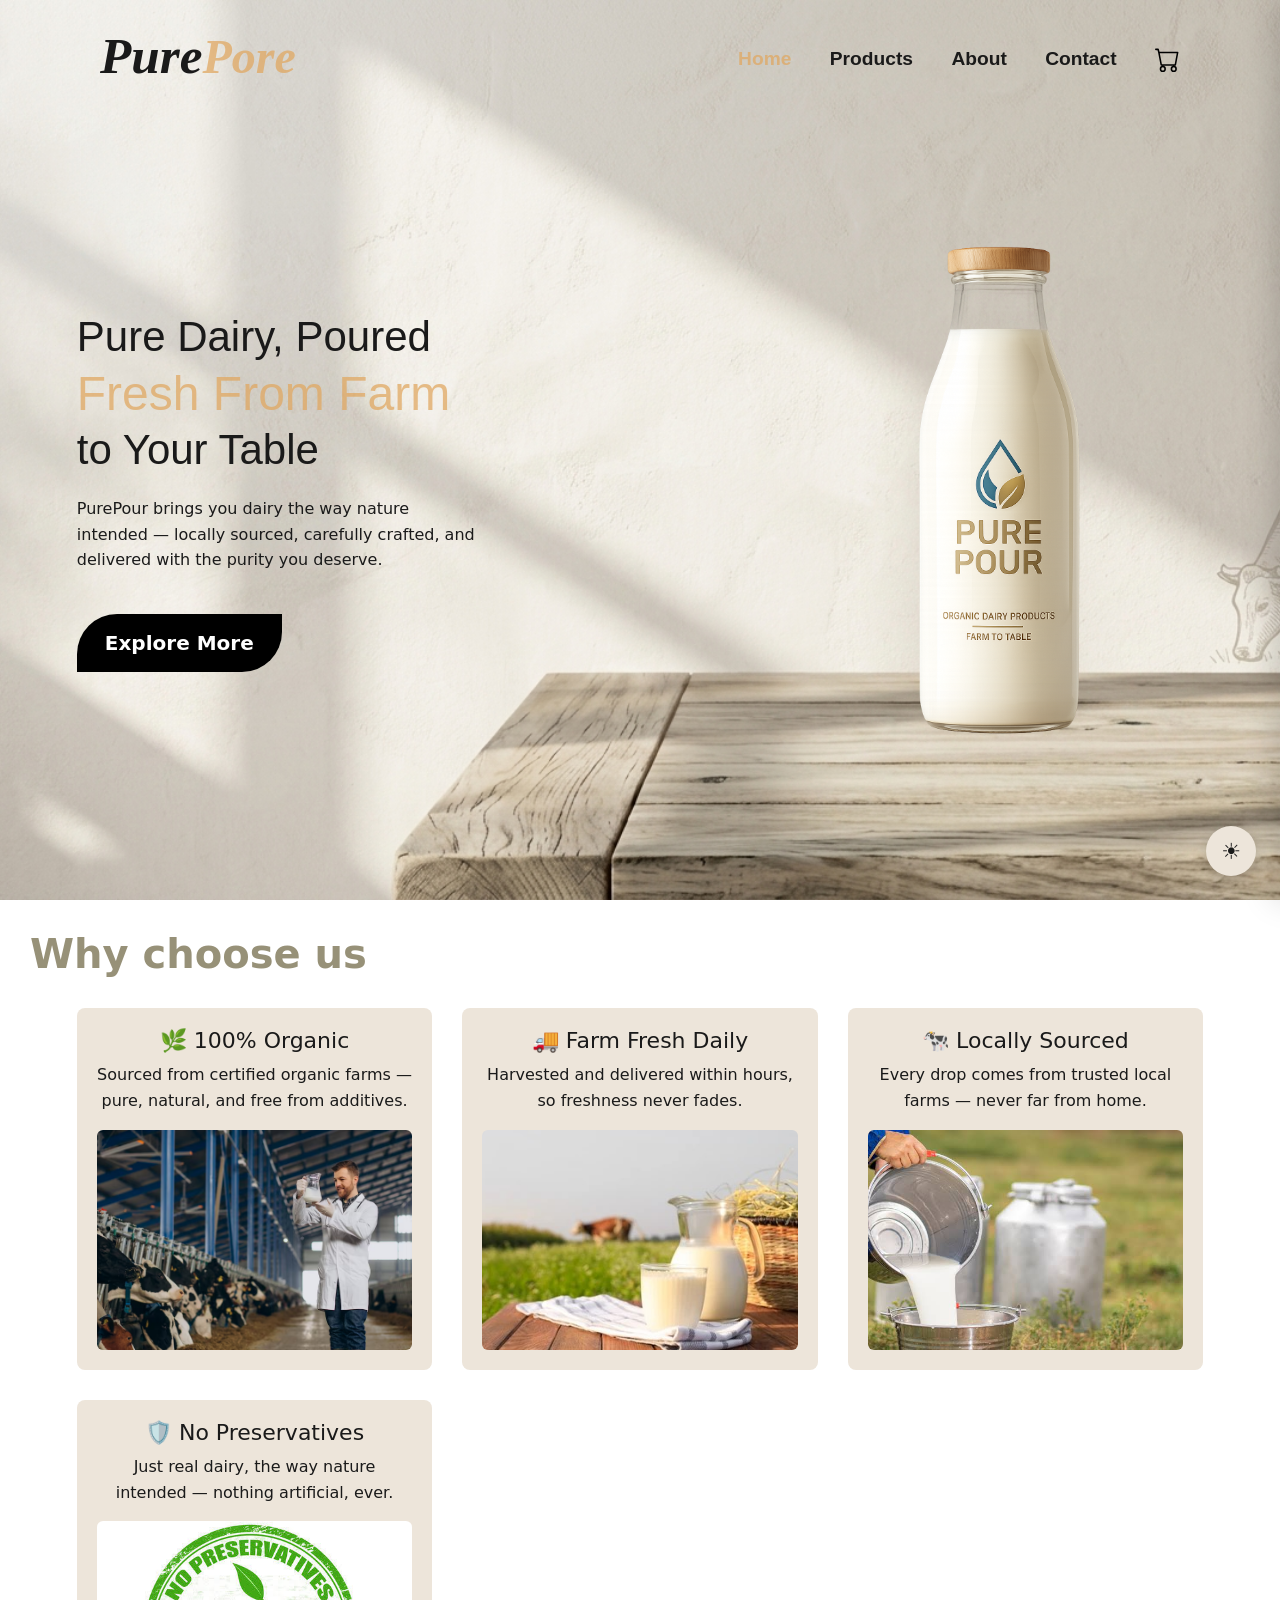
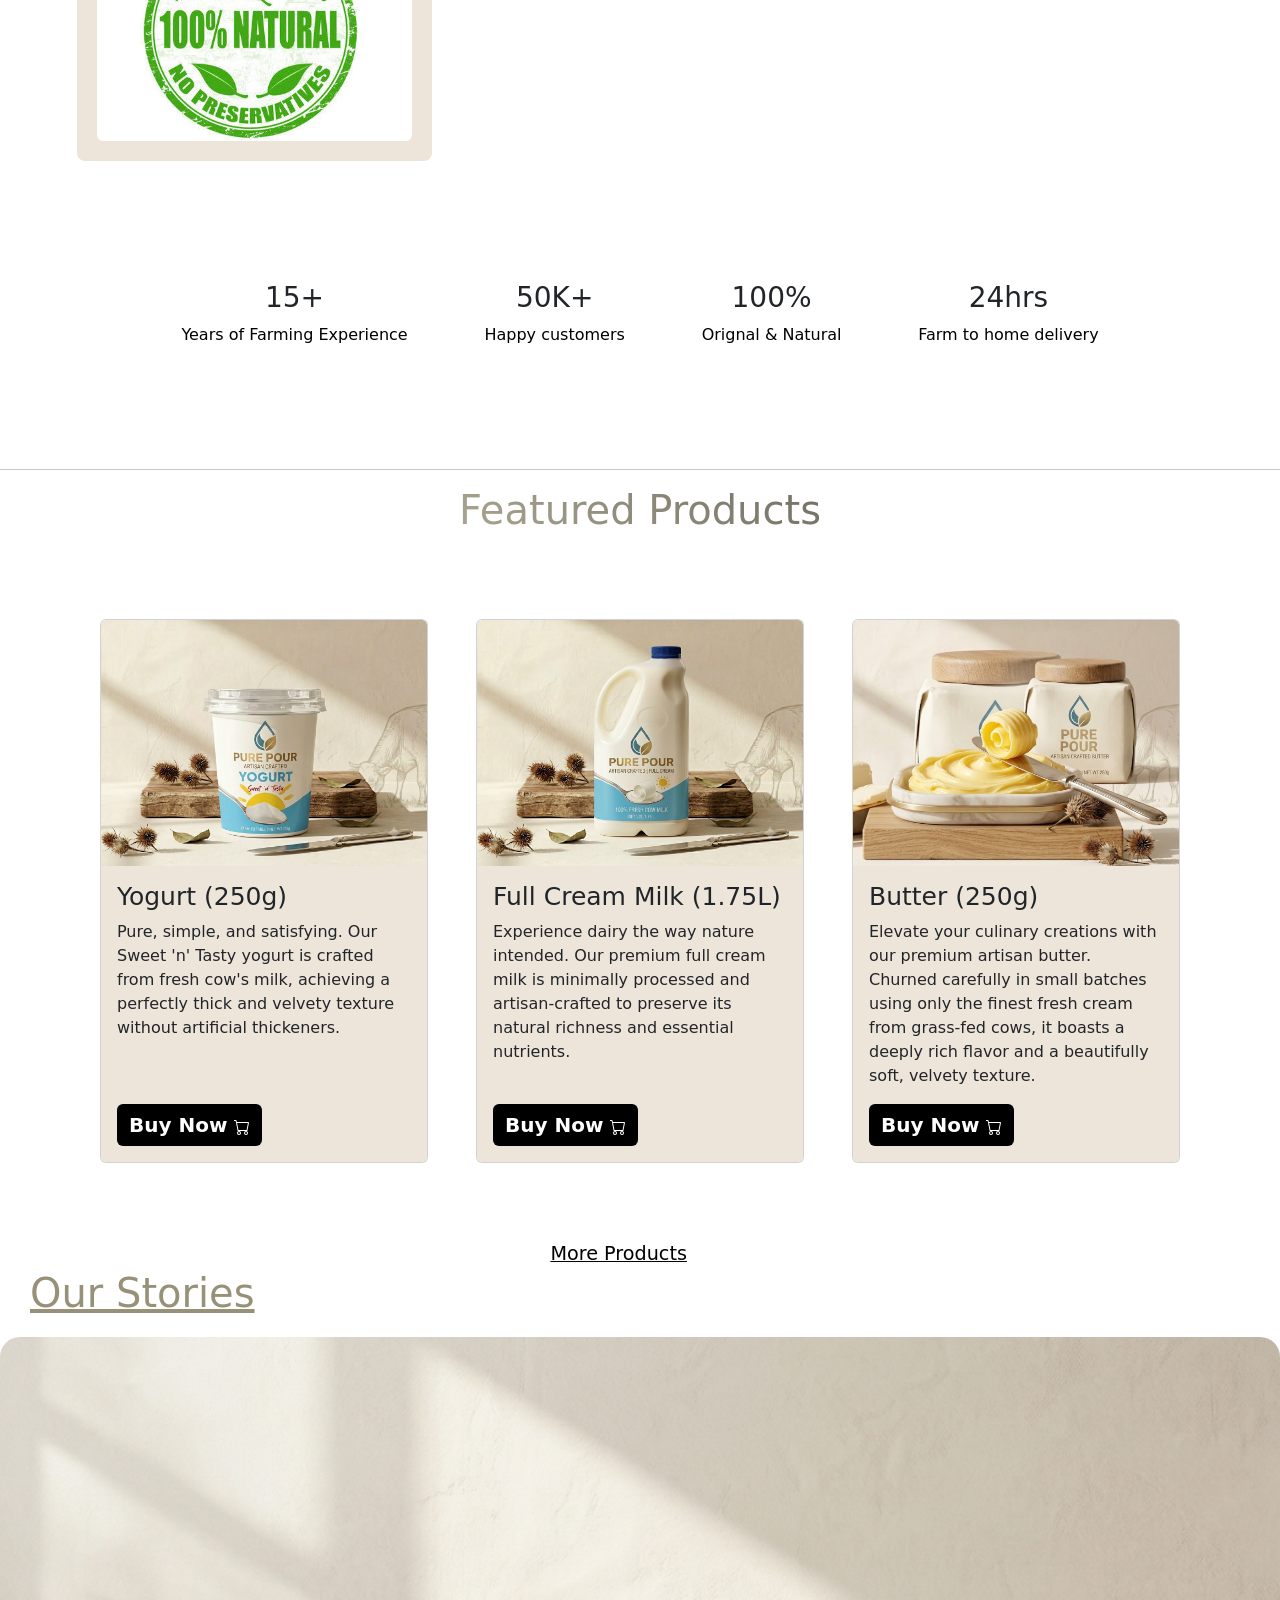
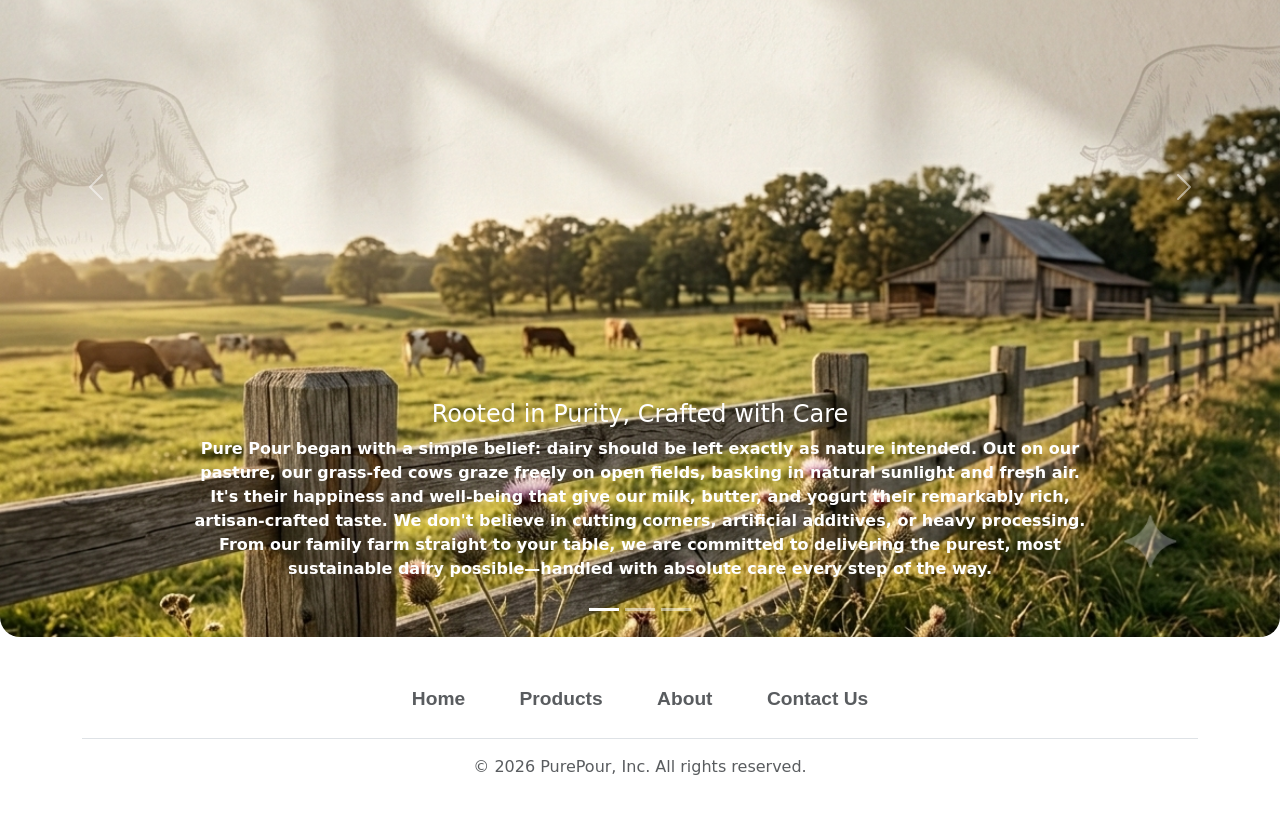
==== index.html @ dae083e7 "My first frontend project m" ====
<!DOCTYPE html>
<html lang="en">
  <head>
    <meta charset="UTF-8" />
    <meta name="viewport" content="width=device-width, initial-scale=1.0" />
    <title>PourPour</title>
    <link rel="stylesheet" href="style.css" />
    <link
      href="https://cdn.jsdelivr.net/npm/bootstrap@5.3.8/dist/css/bootstrap.min.css"
      rel="stylesheet"
      integrity="sha384-sRIl4kxILFvY47J16cr9ZwB07vP4J8+LH7qKQnuqkuIAvNWLzeN8tE5YBujZqJLB"
      crossorigin="anonymous"
    />
  </head>

  <body>
    <!-- Nav Bar -->
    <div class="nav-container">
      <div class="logo">
        <h1>Pure<span>Pore</span></h1>
      </div>
      <div class="nav">
        <a class="active" href="#">Home</a>
        <a href="./products.html">Products</a>
        <a href="./about.html">About</a>
        <a href="./contact.html">Contact</a>
        <a href="#" id="cart"><img src="./images/cart.svg" /></a>
      </div>
    </div>

    <!-- cart -->
    <div class="cart-backdrop" id="cart-backdrop"></div>

    <div class="cart-drawer" id="cart-drawer">
      <div class="cart-drawer-header">
        <h3>Your Cart</h3>
        <button class="cart-close" id="cart-close" aria-label="Close cart">
          ✕
        </button>
      </div>

      <div class="cart-items">
        <div class="cart-item">
          <img src="./images/butter.png" alt="Butter" class="cart-item-img" />
          <div class="cart-item-info">
            <h4>Butter (250g)</h4>
            <p>Pure Natural Butter</p>
            <div class="qty-control">
              <button class="qty-btn minus">−</button>
              <span class="qty-value">1</span>
              <button class="qty-btn plus">+</button>
            </div>
          </div>
          <div class="cart-item-right">
            <button class="remove-btn" aria-label="Remove item">✕</button>
            <div class="cart-item-price">$4.99</div>
          </div>
        </div>

        <div class="cart-item">
          <img
            src="./images/milk.png"
            alt="Full Cream Milk"
            class="cart-item-img"
          />
          <div class="cart-item-info">
            <h4>Full Cream Milk (1.75L)</h4>
            <p>Natural and Fresh</p>
            <div class="qty-control">
              <button class="qty-btn minus">−</button>
              <span class="qty-value">1</span>
              <button class="qty-btn plus">+</button>
            </div>
          </div>
          <div class="cart-item-right">
            <button class="remove-btn" aria-label="Remove item">✕</button>
            <div class="cart-item-price">$6.50</div>
          </div>
        </div>

        <div class="cart-item">
          <img src="./images/yougert.png" alt="Yogurt" class="cart-item-img" />
          <div class="cart-item-info">
            <h4>Yogurt (250g)</h4>
            <p>Thick and creamy</p>
            <div class="qty-control">
              <button class="qty-btn minus">−</button>
              <span class="qty-value">1</span>
              <button class="qty-btn plus">+</button>
            </div>
          </div>
          <div class="cart-item-right">
            <button class="remove-btn" aria-label="Remove item">✕</button>
            <div class="cart-item-price">$5.25</div>
          </div>
        </div>
      </div>

      <div class="cart-drawer-footer">
        <div class="summary-row total-row">
          <span>Total</span>
          <span>$16.74</span>
        </div>
        <button class="checkout-btn">Checkout</button>
        <a href="./products.html" class="continue-link">← Continue Shopping</a>
      </div>
    </div>
    <!-- Hero Secton -->
    <div class="hero">
      <div class="hero-content">
        <h2>
          Pure Dairy, Poured <span id="fresh"> Fresh From Farm </span>to Your
          Table
        </h2>
        <p>
          PurePour brings you dairy the way nature intended — locally sourced,
          carefully crafted, and delivered with the purity you deserve.
        </p>
        <button class="hero-btn">Explore More</button>
      </div>
      <div class="hero-img">
        <img
          src="./images/ChatGPT Image Jun 22, 2026, 07_08_51 PM.png"
          alt=""
        />
      </div>
    </div>
    <!-- features -->
    <h2 id="feature-h">Why choose us</h2>
    <div class="feature-container">
      <div class="features">
        <h4>🌿 100% Organic</h4>
        <p>
          Sourced from certified organic farms — pure, natural, and free from
          additives.
        </p>
        <img src="./images/organic.avif" alt="" />
      </div>
      <div class="features">
        <h4>🚚 Farm Fresh Daily</h4>
        <p>Harvested and delivered within hours, so freshness never fades.</p>
        <img src="./images/fresh farm.jpg" alt="" />
      </div>
      <div class="features">
        <h4>🐄 Locally Sourced</h4>
        <p>Every drop comes from trusted local farms — never far from home.</p>
        <img src="./images/local.jfif" alt="" />
      </div>
      <div class="features">
        <h4>🛡️ No Preservatives</h4>
        <p>
          Just real dairy, the way nature intended — nothing artificial, ever.
        </p>
        <img src="./images/no preservation.jfif" alt="" />
      </div>
    </div>
    <!-- Stats -->
    <div class="stats-container">
      <div class="stat">
        <h3>15+</h3>
        <p>Years of Farming Experience</p>
      </div>
      <div class="stat">
        <h3>50K+</h3>
        <p>Happy customers</p>
      </div>
      <div class="stat">
        <h3>100%</h3>
        <p>Orignal & Natural</p>
      </div>
      <div class="stat">
        <h3>24hrs</h3>
        <p>Farm to home delivery</p>
      </div>
    </div>
    <hr />
    <!-- Products -->
    <h2 id="card-h"><u>Featured Products</u></h2>
    <div class="card-container">
      <div class="card">
        <img src="./images/yougert.png" class="card-img-top" alt="..." />
        <div class="card-body">
          <h5 class="card-title">Yogurt (250g)</h5>
          <p class="card-text">
            Pure, simple, and satisfying. Our Sweet 'n' Tasty yogurt is crafted
            from fresh cow's milk, achieving a perfectly thick and velvety
            texture without artificial thickeners.
          </p>
          <a href="#" class="btn btn-primary"
            >Buy Now <img src="./images/cart.svg" class="cart-color"
          /></a>
        </div>
      </div>
      <div class="card">
        <img src="./images/milk.png" class="card-img-top" alt="..." />
        <div class="card-body">
          <h5 class="card-title">Full Cream Milk (1.75L)</h5>
          <p class="card-text">
            Experience dairy the way nature intended. Our premium full cream
            milk is minimally processed and artisan-crafted to preserve its
            natural richness and essential nutrients.
          </p>
          <a href="#" class="btn btn-primary"
            >Buy Now <img src="./images/cart.svg" class="cart-color"
          /></a>
        </div>
      </div>
      <div class="card">
        <img src="./images/butter.png" class="card-img-top" alt="..." />
        <div class="card-body">
          <h5 class="card-title">Butter (250g)</h5>
          <p class="card-text">
            Elevate your culinary creations with our premium artisan butter.
            Churned carefully in small batches using only the finest fresh cream
            from grass-fed cows, it boasts a deeply rich flavor and a
            beautifully soft, velvety texture.
          </p>
          <a href="#" class="btn btn-primary"
            >Buy Now <img src="./images/cart.svg" class="cart-color"
          /></a>
        </div>
      </div>
    </div>
    <a href="./products.html" id="more-btn">More Products</a>

    <!-- our story -->
    <h2 id="story-h"><u>Our Stories</u></h2>
    <div
      id="carouselExampleCaptions"
      class="carousel slide story-container carousel-fade"
      data-bs-ride="carousel"
    >
      <div class="carousel-indicators">
        <button
          type="button"
          data-bs-target="#carouselExampleCaptions"
          data-bs-slide-to="0"
          class="active"
          aria-current="true"
          aria-label="Slide 1"
        ></button>
        <button
          type="button"
          data-bs-target="#carouselExampleCaptions"
          data-bs-slide-to="1"
          aria-label="Slide 2"
        ></button>
        <button
          type="button"
          data-bs-target="#carouselExampleCaptions"
          data-bs-slide-to="2"
          aria-label="Slide 3"
        ></button>
      </div>
      <div class="carousel-inner">
        <div class="carousel-item active">
          <img src="./images/crousal 1.png" class="d-block w-100" alt="..." />
          <div class="carousel-caption d-none d-md-block">
            <h4>Rooted in Purity, Crafted with Care</h4>
            <p>
              Pure Pour began with a simple belief: dairy should be left exactly
              as nature intended. Out on our pasture, our grass-fed cows graze
              freely on open fields, basking in natural sunlight and fresh air.
              It's their happiness and well-being that give our milk, butter,
              and yogurt their remarkably rich, artisan-crafted taste. We don't
              believe in cutting corners, artificial additives, or heavy
              processing. From our family farm straight to your table, we are
              committed to delivering the purest, most sustainable dairy
              possible—handled with absolute care every step of the way.
            </p>
          </div>
        </div>
        <div class="carousel-item">
          <img src="./images/crousal 2.png" class="d-block w-100" alt="..." />
          <div class="carousel-caption d-none d-md-block">
            <h4>From Our Family to Your Table</h4>
            <p>
              Pure Pour wasn't built in a boardroom—it was born in the early
              morning mist of our family pastures. For generations, our family
              has woken up before dawn with a single, clear purpose: to tend to
              the land and care for the animals that sustain us. We believe that
              great dairy isn't manufactured; it's grown with patience, respect,
              and hard work. When you choose Pure Pour, you aren't just buying
              milk, butter, or yogurt. You are supporting a traditional, honest
              way of farming. We bottle our dairy in small batches right where
              it's sourced, ensuring that the freshness, rich texture, and
              genuine farmhouse flavor reach your kitchen exactly the way nature
              intended.
            </p>
          </div>
        </div>
        <div class="carousel-item">
          <img src="./images/crousal 3.png" class="d-block w-100" alt="..." />
          <div class="carousel-caption d-none d-md-block">
            <h4>Honest Dairy, Transparent Roots</h4>
            <p>
              In a world of mass production and complicated ingredient labels,
              Pure Pour stands for absolute simplicity. We believe you have the
              right to know exactly what goes into your body and how it was
              made. That's why our process is fully transparent—from the
              vibrant, nutrient-rich soil of our pastures to the eco-conscious
              packaging in your hands. Our commitment goes beyond just
              delivering premium taste. We practice rotational grazing to keep
              our soil healthy, protect our local water sources, and minimize
              our environmental footprint every single day. It's clean,
              responsible dairy you can feel entirely good about serving to the
              people you love.
            </p>
          </div>
        </div>
      </div>
      <button
        class="carousel-control-prev"
        type="button"
        data-bs-target="#carouselExampleCaptions"
        data-bs-slide="prev"
      >
        <span class="carousel-control-prev-icon" aria-hidden="true"></span>
        <span class="visually-hidden">Previous</span>
      </button>
      <button
        class="carousel-control-next"
        type="button"
        data-bs-target="#carouselExampleCaptions"
        data-bs-slide="next"
      >
        <span class="carousel-control-next-icon" aria-hidden="true"></span>
        <span class="visually-hidden">Next</span>
      </button>
    </div>

    <!-- Footer -->
    <div class="container">
      <footer class="py-3 my-4">
        <ul class="nav justify-content-center border-bottom pb-3 mb-3">
          <li class="nav-item">
            <a href="#" class="nav-link px-2 text-body-secondary">Home</a>
          </li>
          <li class="nav-item">
            <a href="./products.html" class="nav-link px-2 text-body-secondary"
              >Products</a
            >
          </li>
          <li class="nav-item">
            <a href="./about.html" class="nav-link px-2 text-body-secondary"
              >About</a
            >
          </li>
          <li class="nav-item">
            <a href="./contact.html" class="nav-link px-2 text-body-secondary"
              >Contact Us</a
            >
          </li>
        </ul>
        <p class="text-center text-body-secondary">
          © 2026 PurePour, Inc. All rights reserved.
        </p>
      </footer>
    </div>
    <!-- theme btn -->
    <div class="theme-toggle-wrap">
      <button
        class="theme-toggle-icon"
        id="theme-toggle-icon"
        aria-label="Toggle dark mode"
      >
        ☀️
      </button>
    </div>

    <script
      src="https://cdn.jsdelivr.net/npm/bootstrap@5.3.8/dist/js/bootstrap.bundle.min.js"
      integrity="sha384-FKyoEForCGlyvwx9Hj09JcYn3nv7wiPVlz7YYwJrWVcXK/BmnVDxM+D2scQbITxI"
      crossorigin="anonymous"
    ></script>
    <script src="./index.js"></script>
  </body>
</html>
---- style.css ----
:root {
  --bg-color: #f9f6f0;
  --heading-color: #979178;
  --text-color: #1a1a1a;
  --card-bg: rgb(237, 229, 218);
  --btn-bg: black;
  --btn-text: white;
  --hero-bg-image: url(./images/hero-back.png);
}

[data-theme="dark"] {
  --bg-color: #111a29;
  --heading-color: #c7bcbc;
  --text-color: #f1f1f1;
  --card-bg: #1b2638;
  --btn-bg: #d2aa5a;
  --btn-text: #111a29;
  --hero-bg-image: url(./images/dark\ hero\ back.png);
}
[data-theme="dark"] #cart img {
  filter: brightness(0) invert(1); /* turns a dark SVG white in dark mode */
}
[data-theme="dark"] .card-title,
[data-theme="dark"] .card-text {
  color: var(--text-color);
}

* {
  margin: 0;
  padding: 0;
  box-sizing: border-box;
}

body {
  overflow-x: hidden;
  background-color: var(--bg-color);
  color: var(--text-color);
  transition: background-color 0.35s ease, color 0.35s ease;
}

/* ---------- NAV ---------- */

.nav-container {
  position: absolute;
  top: 0;
  left: 0;
  width: 100%;
  display: flex;
  align-items: center;
  justify-content: space-between;
  flex-wrap: wrap;
  padding: clamp(15px, 3vw, 25px) clamp(20px, 8vw, 100px);
  gap: 20px;
  z-index: 10;
}

.logo h1 {
  font-family: Georgia, "Times New Roman", Times, serif;
  font-style: italic;
  font-weight: 800;
  font-size: clamp(25px, 4vw, 55px);
  color: var(--text-color);
}
span {
  color: rgba(224, 166, 95, 0.733);
  font-size: clamp(20px, 4vw, 48px);
}

.nav {
  display: flex;
  align-items: center;
  flex-wrap: wrap;
  gap: clamp(15px, 3vw, 60px);
}

.nav a {
  font-family: "Lucida Sans", "Lucida Sans Regular", "Lucida Grande",
    "Lucida Sans Unicode", Geneva, Verdana, sans-serif;
  font-weight: 600;
  font-size: clamp(14px, 1.5vw, 30px);
  color: var(--text-color);
  text-decoration: none;
  text-transform: capitalize;
  white-space: nowrap;
}
.nav a.active {
  color: rgba(224, 166, 95, 0.733);
}
#cart {
  cursor: pointer;
}
#cart img {
  width: clamp(20px, 2vw, 25px);
  height: clamp(20px, 2vw, 25px);
  display: block;
  transition: filter 0.3s ease;
}

/* ---------- HERO ---------- */
@keyframes floatBottle {
  0%   { transform: translateY(0px); }
  50%  { transform: translateY(-18px); }
  100% { transform: translateY(0px); }
}
@keyframes fadeSlideUp {
  from {
    opacity: 0;
    transform: translateY(30px);
  }
  to {
    opacity: 1;
    transform: translateY(0);
  }
}
.hero {
  background-image: var(--hero-bg-image);
  width: 100%;
  min-height: 100vh;
  background-repeat: no-repeat;
  background-size: cover;
  background-position: center;
  padding: clamp(110px, 15vw, 160px) clamp(20px, 6vw, 100px)
    clamp(40px, 6vw, 80px);
  display: flex;
  align-items: center;
  justify-content: space-around;
  flex-wrap: wrap;
  gap: 40px;
  transition: background-image 0.35s ease;
}

.hero-content {
  flex: 1 1 320px;
  min-width: 0;
}

.hero h2 {
  font-family: "Franklin Gothic Medium", "Arial Narrow", Arial, sans-serif;
  max-width: 400px;
  font-size: clamp(26px, 4vw, 42px);
  line-height: 1.25;
  color: var(--text-color);
  opacity: 0; /* stays invisible until the animation runs */
  animation: fadeSlideUp 0.8s ease-out forwards;
}
#farm {
  font-size: large;
}

.hero p {
  font-weight: 500;
  max-width: 400px;
  font-size: clamp(15px, 1, 8vw, 30px);
  margin-top: 20px;
  line-height: 1.6;
  color: var(--text-color);
  opacity: 0;
  animation: fadeSlideUp 0.8s ease-out forwards;
  animation-delay: 0.3s;
}

.hero-btn {
  margin-top: 25px;
  padding: clamp(10px, 1.2vw, 14px) clamp(20px, 3vw, 28px);
  font-size: clamp(15px, 1.6vw, 20px);
  font-weight: 600;
  border: none;
  background-color: var(--btn-bg);
  color: var(--btn-text);
  border-radius: 40px 0 40px 0;
  cursor: pointer;
  transition: background-color 0.3s ease, transform 0.2s ease;
  opacity: 0;
  animation: fadeSlideUp 0.8s ease-out forwards;
  animation-delay: 0.55s;
}
.hero-btn:hover {
  background-color: #2a2a2a;
  transform: translateY(-3px);}

.hero-img {
  flex: 1 1 280px;
  min-width: 0;
  max-width: 400px;
  display: flex;
  justify-content: center;
  object-fit: cover;
}

.hero-img img {
  width: 100%;
  max-width: 350px;
  height: auto;
  display: block;
  object-fit: cover;
  animation: floatBottle 4s ease-in-out infinite;

}

/* features */
@keyframes appear {
  from{
    opacity: 0;
    scale: 0.5;
  }
  to{
    opacity: 1;
    scale: 1;
  }
}
#feature-h {
  font-weight: 600;
  font-size: 40px;
  margin: 30px 0 0 30px;
  color: var(--heading-color);
}
.feature-container {
  display: grid;
  grid-template-columns: repeat(auto-fit, minmax(280px, 1fr));
  row-gap: 30px;
  column-gap: 30px;
  margin: 30px clamp(20px, 6vw, 100px);
  align-items: stretch;
}

.features {
  padding: clamp(15px, 3vw, 20px);
  background-color: var(--card-bg);
  text-align: center;
  width: 100%;
  height: 100%;
  display: flex;
  flex-direction: column;
  align-items: center;
  border-radius: 8px;
  color: var(--text-color);
  transition: background-color 0.35s ease, color 0.35s ease;

  animation: appear 5s linear;
  animation-timeline: view();
  animation-range: entry 0% cover 40%; 
}

.features h4 {
  font-size: clamp(18px, 2.2vw, 22px);
}

.features p {
  font-size: clamp(14px, 1.5vw, 16px);
  line-height: 1.6;
}

.features img {
  width: 100%;
  max-width: 400px;
  height: clamp(150px, 25vw, 220px);
  object-fit: cover;
  border-radius: 6px;
  margin-top: auto;
}
/* stats */

.stats-container {
  display: flex;
  flex-wrap: wrap;
  justify-content: center;
  gap: clamp(30px, 6vw, 80px);
  padding: clamp(50px, 8vw, 90px) clamp(20px, 6vw, 100px);

  text-align: center;
}

.stat h2 {
  font-size: clamp(32px, 4vw, 48px);
  font-family: Georgia, "Times New Roman", Times, serif;
  margin-bottom: 8px;
  color: var(--text-color);
}

.stat p {
  font-size: clamp(14px, 1.5vw, 16px);
  color: var(--text-color);
  color: black;
}

/* cards */

.card-container {
  display: flex;
  justify-content: center;
  align-items: stretch;
  flex-wrap: wrap;
  gap: clamp(24px, 4vw, 48px);
  max-width: 1200px;
  margin: 0 auto;
  padding: clamp(40px, 6vw, 80px) clamp(20px, 5vw, 60px);
}
#card-h {
  font-size: 40px;
  text-align: center;
  background: linear-gradient(40deg, #eae2c1, #333336);
  background-clip: text;
  -webkit-background-clip: text;
  color: transparent;
  -webkit-text-fill-color: transparent;
}

.card {
  width: clamp(20rem, 32vw, 28rem);
  flex: 1 1 320px;
  display: flex;
  cursor: pointer;
  transition: transform 0.35s ease, box-shadow 0.35s ease;
  overflow: hidden;
}
.card:hover {
  transform: translateY(-8px);
  box-shadow: 0 16px 30px rgba(0, 0, 0, 0.15);
}
.card-img {
  transition: transform 0.45s ease;
}

.card:hover .card-img {
  transform: scale(1.08);
}

.card-body {
  display: flex;
  flex-direction: column;
  flex: 1;
  background-color: var(--card-bg);
  color: var(--text-color);
  transition: background-color 0.35s ease, color 0.35s ease;
}
.card-title {
  font-size: clamp(25px, 1.6vw, 32px);
}

.card-text {
  font-weight: 500;
  flex: 1;
}

.card .btn {
  color: var(--btn-text);
  margin-top: auto;
  align-self: flex-start;
  background-color: var(--btn-bg);
  border: none;
  font-weight: 600;
  font-size: clamp(15px, 1.6vw, 20px);
  transition: background-color 0.3s ease;
  transition: background-color 0.2s ease, transform 0.2s ease, gap 0.2s ease;

}
.card .btn:hover {
  background-color: var(--btn-bg);
  opacity: 0.85;
  gap: 12px;
}
.cart-color {
  filter: brightness(0) invert(1);
}
#more-btn {
  font-size: clamp(16px, 1.5vw, 22px);
  color: var(--text-color);
  text-align: center;
  position: relative;
  left: 43%;
  color: black;
}
/* our story */
#story-h {
  margin-left: 30px;
  font-size: 40px;
  margin-bottom: 20px;
  color: var(--heading-color);
}
.story-container {
  border-radius: 20px;
  overflow: hidden; 
}

.story-container .carousel-inner {
  height: 100vh;
}

.story-container .carousel-item img {
  width: 100%;
  height: 100vh;
  object-fit: cover; 
}
.carousel-inner p {
  font-weight: 600;
}

/* ---------- CART DRAWER ---------- */

.cart-backdrop {
  position: fixed;
  inset: 0;
  background-color: rgba(0, 0, 0, 0.4);
  opacity: 0;
  visibility: hidden;
  transition: opacity 0.3s ease, visibility 0.3s ease;
  z-index: 200; 
}

.cart-backdrop.active {
  opacity: 1;
  visibility: visible;
}

.cart-drawer {
  position: fixed;
  top: 0;
  right: 0;
  height: 100%;
  width: min(420px, 100%);
  background-color: var(--bg-color);
  color: var(--text-color);
  box-shadow: -8px 0 30px rgba(0, 0, 0, 0.15);
  transform: translateX(100%);
  transition: transform 0.35s ease, background-color 0.35s ease;
  z-index: 201;
  display: flex;
  flex-direction: column;
}

.cart-drawer.active {
  transform: translateX(0);
}

.cart-drawer-header {
  display: flex;
  align-items: center;
  justify-content: space-between;
  padding: 24px clamp(20px, 4vw, 30px);
  border-bottom: 1px solid rgba(128, 128, 128, 0.2);
}

.cart-drawer-header h3 {
  font-size: 24px;
  color: var(--text-color);
}

.cart-close {
  background: none;
  border: none;
  font-size: 20px;
  cursor: pointer;
  color: var(--text-color);
  opacity: 0.7;
  transition: opacity 0.2s ease;
}

.cart-close:hover {
  opacity: 1;
}

.cart-items {
  flex: 1;
  overflow-y: auto;
  padding: clamp(15px, 3vw, 24px);
  display: flex;
  flex-direction: column;
  gap: 16px;
}

.cart-item {
  background-color: var(--card-bg);
  border-radius: 8px;
  padding: 14px;
  display: flex;
  gap: 14px;
}

.cart-item-img {
  width: 64px;
  height: 64px;
  object-fit: cover;
  border-radius: 6px;
  flex-shrink: 0;
}

.cart-item-info {
  flex: 1;
}

.cart-item-info h4 {
  font-size: 15px;
  margin-bottom: 2px;
  color: var(--text-color);
}

.cart-item-info p {
  font-size: 12px;
  opacity: 0.7;
  margin-bottom: 8px;
  color: var(--text-color);
}

.qty-control {
  display: flex;
  align-items: center;
  gap: 8px;
  background-color: var(--bg-color);
  border-radius: 30px;
  padding: 3px 6px;
  width: fit-content;
}

.qty-btn {
  width: 22px;
  height: 22px;
  border: none;
  border-radius: 50%;
  background-color: var(--btn-bg);
  color: var(--btn-text);
  font-size: 14px;
  line-height: 1;
  cursor: pointer;
}

.qty-btn:hover {
  opacity: 0.85;
}

.qty-value {
  min-width: 16px;
  text-align: center;
  font-weight: 600;
  font-size: 14px;
  color: var(--text-color);
}

.cart-item-right {
  display: flex;
  flex-direction: column;
  align-items: flex-end;
  justify-content: space-between;
}

.remove-btn {
  background: none;
  border: none;
  font-size: 14px;
  color: var(--text-color);
  opacity: 0.5;
  cursor: pointer;
}

.remove-btn:hover {
  opacity: 1;
  color: #c0392b;
}

.cart-item-price {
  font-weight: 700;
  font-size: 15px;
  color: var(--text-color);
}

.cart-drawer-footer {
  padding: clamp(15px, 3vw, 24px);
  border-top: 1px solid rgba(128, 128, 128, 0.2);
  display: flex;
  flex-direction: column;
  gap: 12px;
}

.summary-row {
  display: flex;
  justify-content: space-between;
  color: var(--text-color);
}

.total-row {
  font-weight: 700;
  font-size: 18px;
  color: var(--text-color);
}

.checkout-btn {
  background-color: var(--btn-bg);
  color: var(--btn-text);
  font-size: 17px;
  font-weight: 600;
  padding: 14px 18px;
  border: none;
  border-radius: 12px;
  cursor: pointer;
  transition: 0.3s ease;
}

.checkout-btn:hover {
  opacity: 0.85;
}

.continue-link {
  text-align: center;
  font-size: 14px;
  color: var(--text-color);
  opacity: 0.7;
  text-decoration: none;
}

.continue-link:hover {
  opacity: 1;
  text-decoration: underline;
}

body.cart-open {
  overflow: hidden;
}

/* theme btn */

.theme-toggle-wrap {
  position: fixed;
  bottom: 24px;
  right: 24px;
  z-index: 300; /* above the cart drawer (201) so it's always reachable */
  display: flex;
  flex-direction: column;
  align-items: flex-end;
  gap: 14px;
}

.theme-toggle-icon {
  width: 50px;
  height: 50px;
  border-radius: 50%;
  border: none;
  background-color: var(--card-bg);
  color: var(--text-color);
  font-size: 22px;
  display: flex;
  align-items: center;
  justify-content: center;
  cursor: pointer;
  box-shadow: 0 4px 14px rgba(0, 0, 0, 0.2);
  transition: background-color 0.3s ease, transform 0.2s ease;
}
.theme-toggle-icon:hover {
  transform: scale(1.08);
}
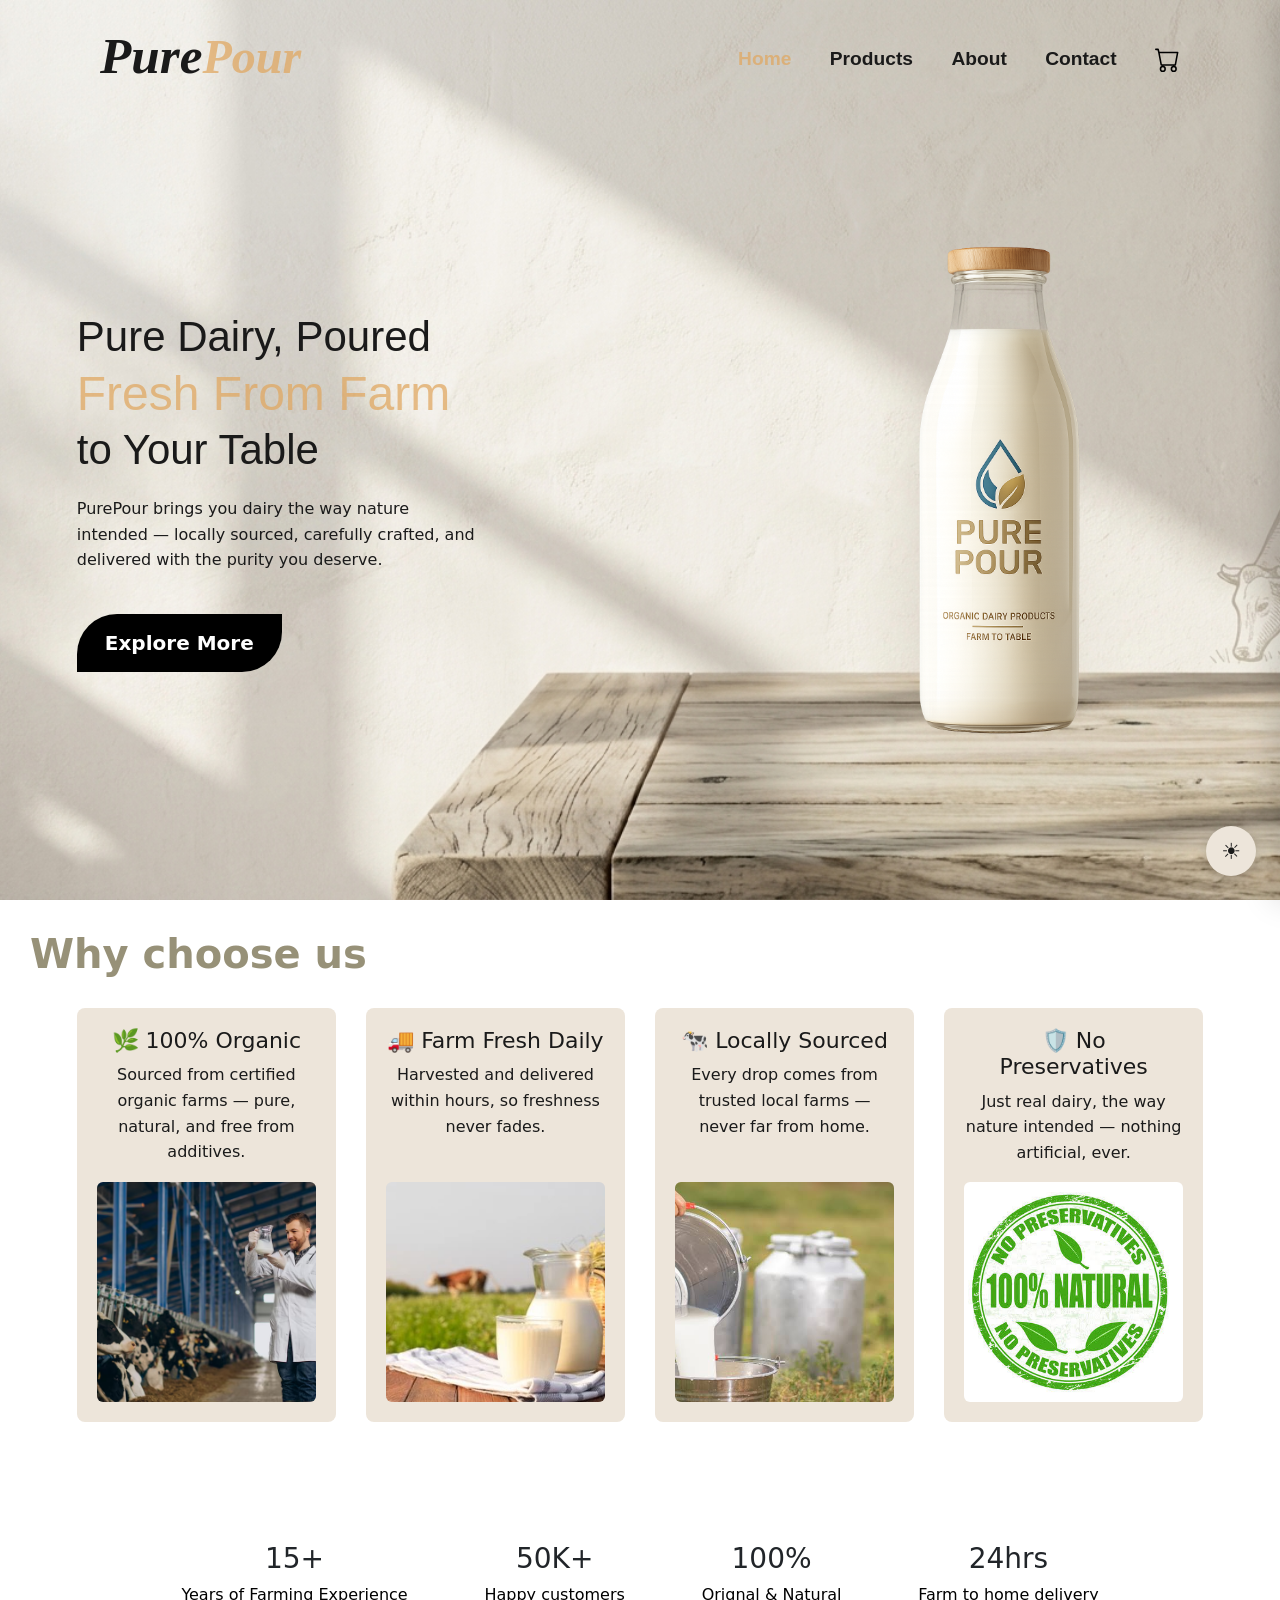
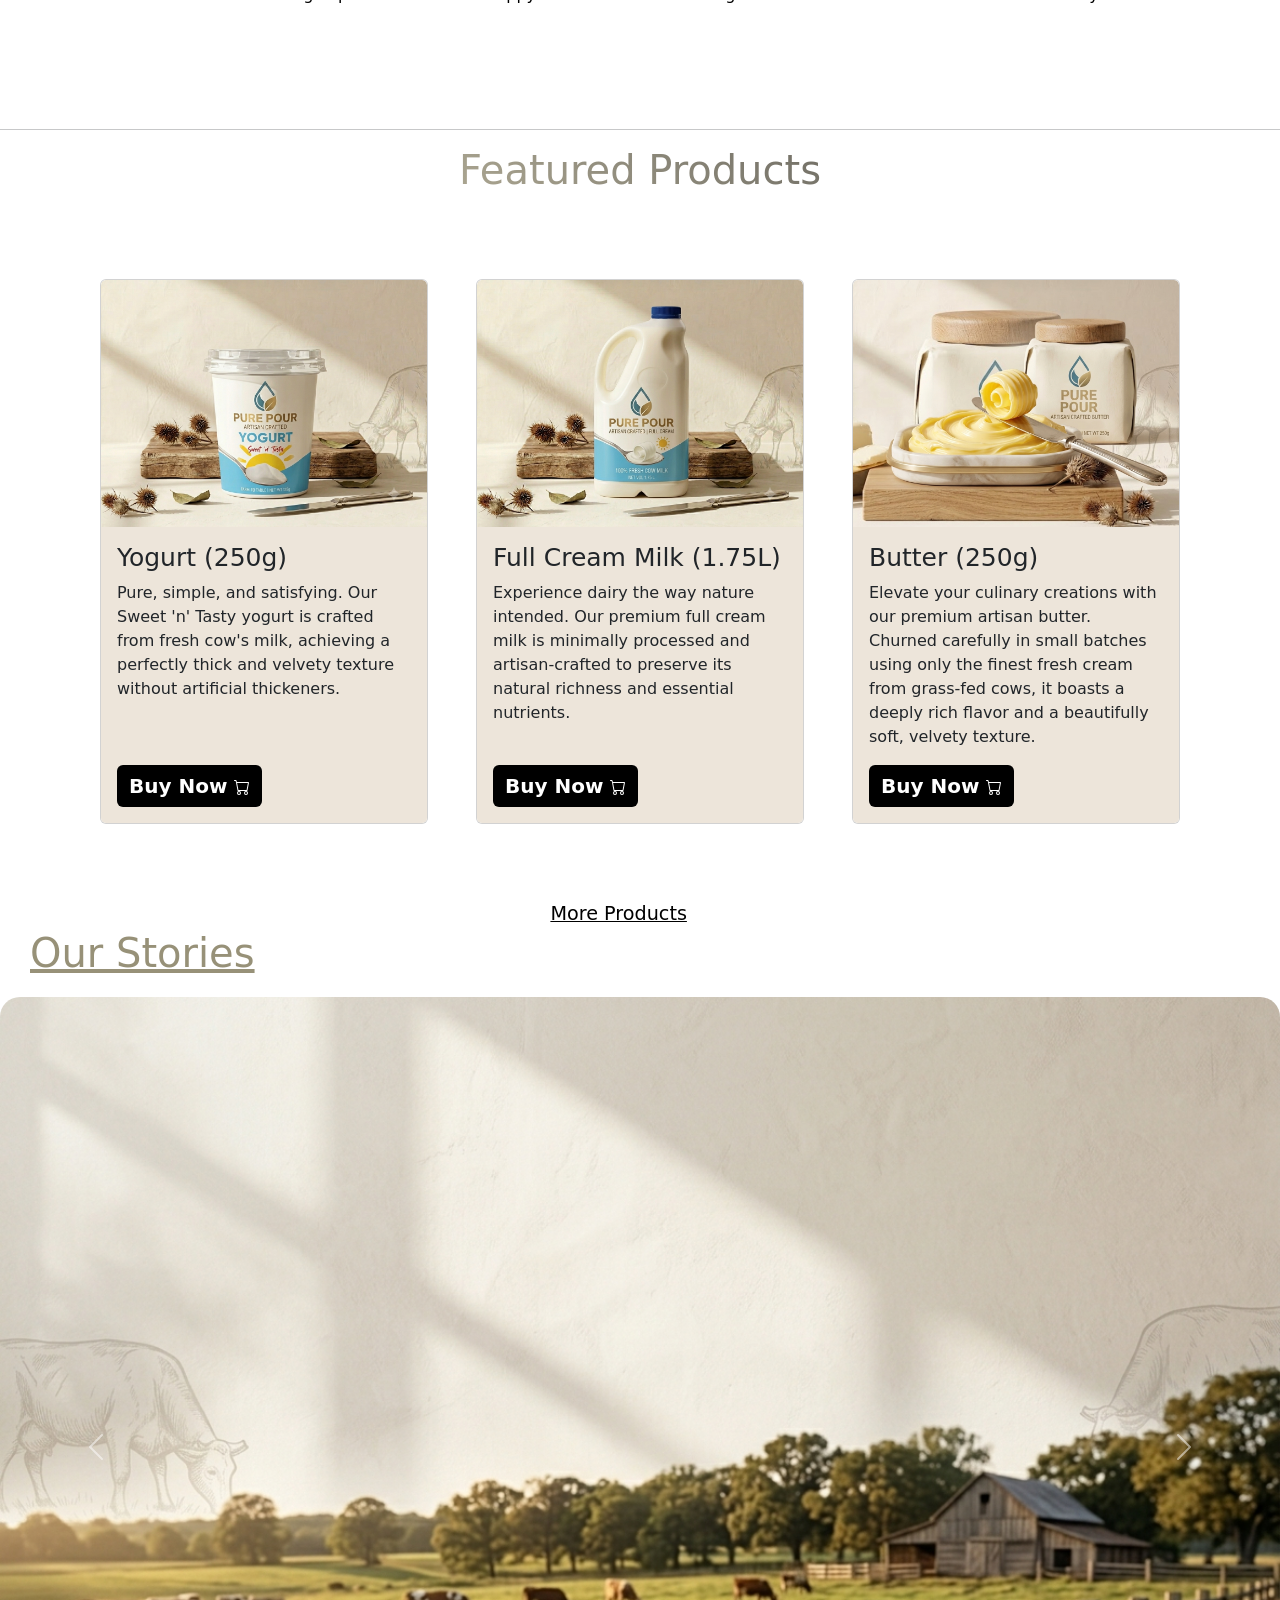
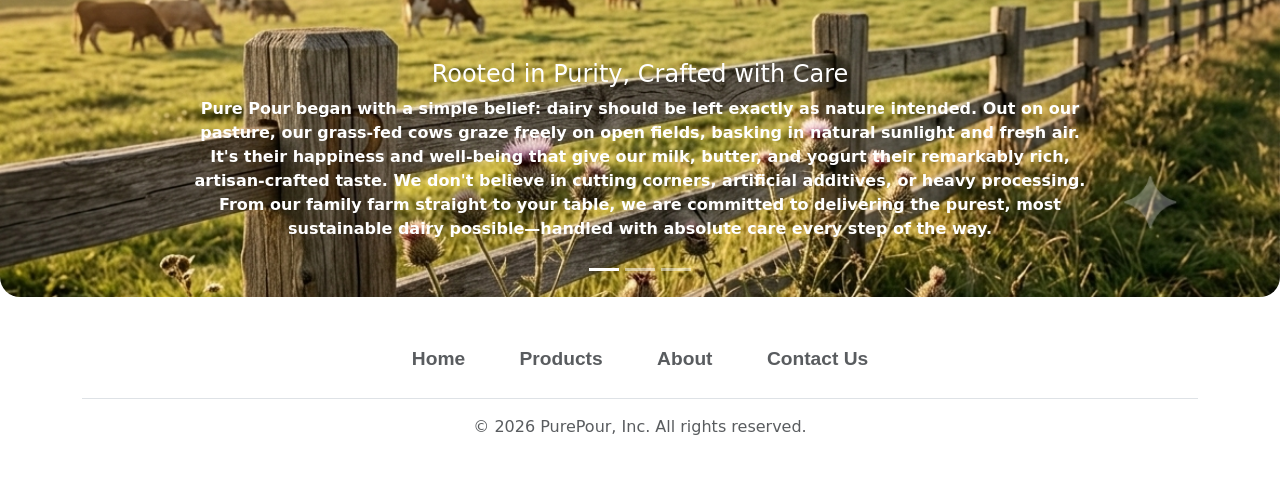
==== commit 405af544: "index.html" ====
--- a/index.html
+++ b/index.html
@@ -17,7 +17,7 @@
     <!-- Nav Bar -->
     <div class="nav-container">
       <div class="logo">
-        <h1>Pure<span>Pore</span></h1>
+        <h1>Pure<span>Pour</span></h1>
       </div>
       <div class="nav">
         <a class="active" href="#">Home</a>
--- a/style.css
+++ b/style.css
@@ -216,7 +216,7 @@
 }
 .feature-container {
   display: grid;
-  grid-template-columns: repeat(auto-fit, minmax(280px, 1fr));
+  grid-template-columns: repeat(auto-fit, minmax(200px, 1fr));
   row-gap: 30px;
   column-gap: 30px;
   margin: 30px clamp(20px, 6vw, 100px);
@@ -645,4 +645,4 @@
 }
 .theme-toggle-icon:hover {
   transform: scale(1.08);
-}+}
